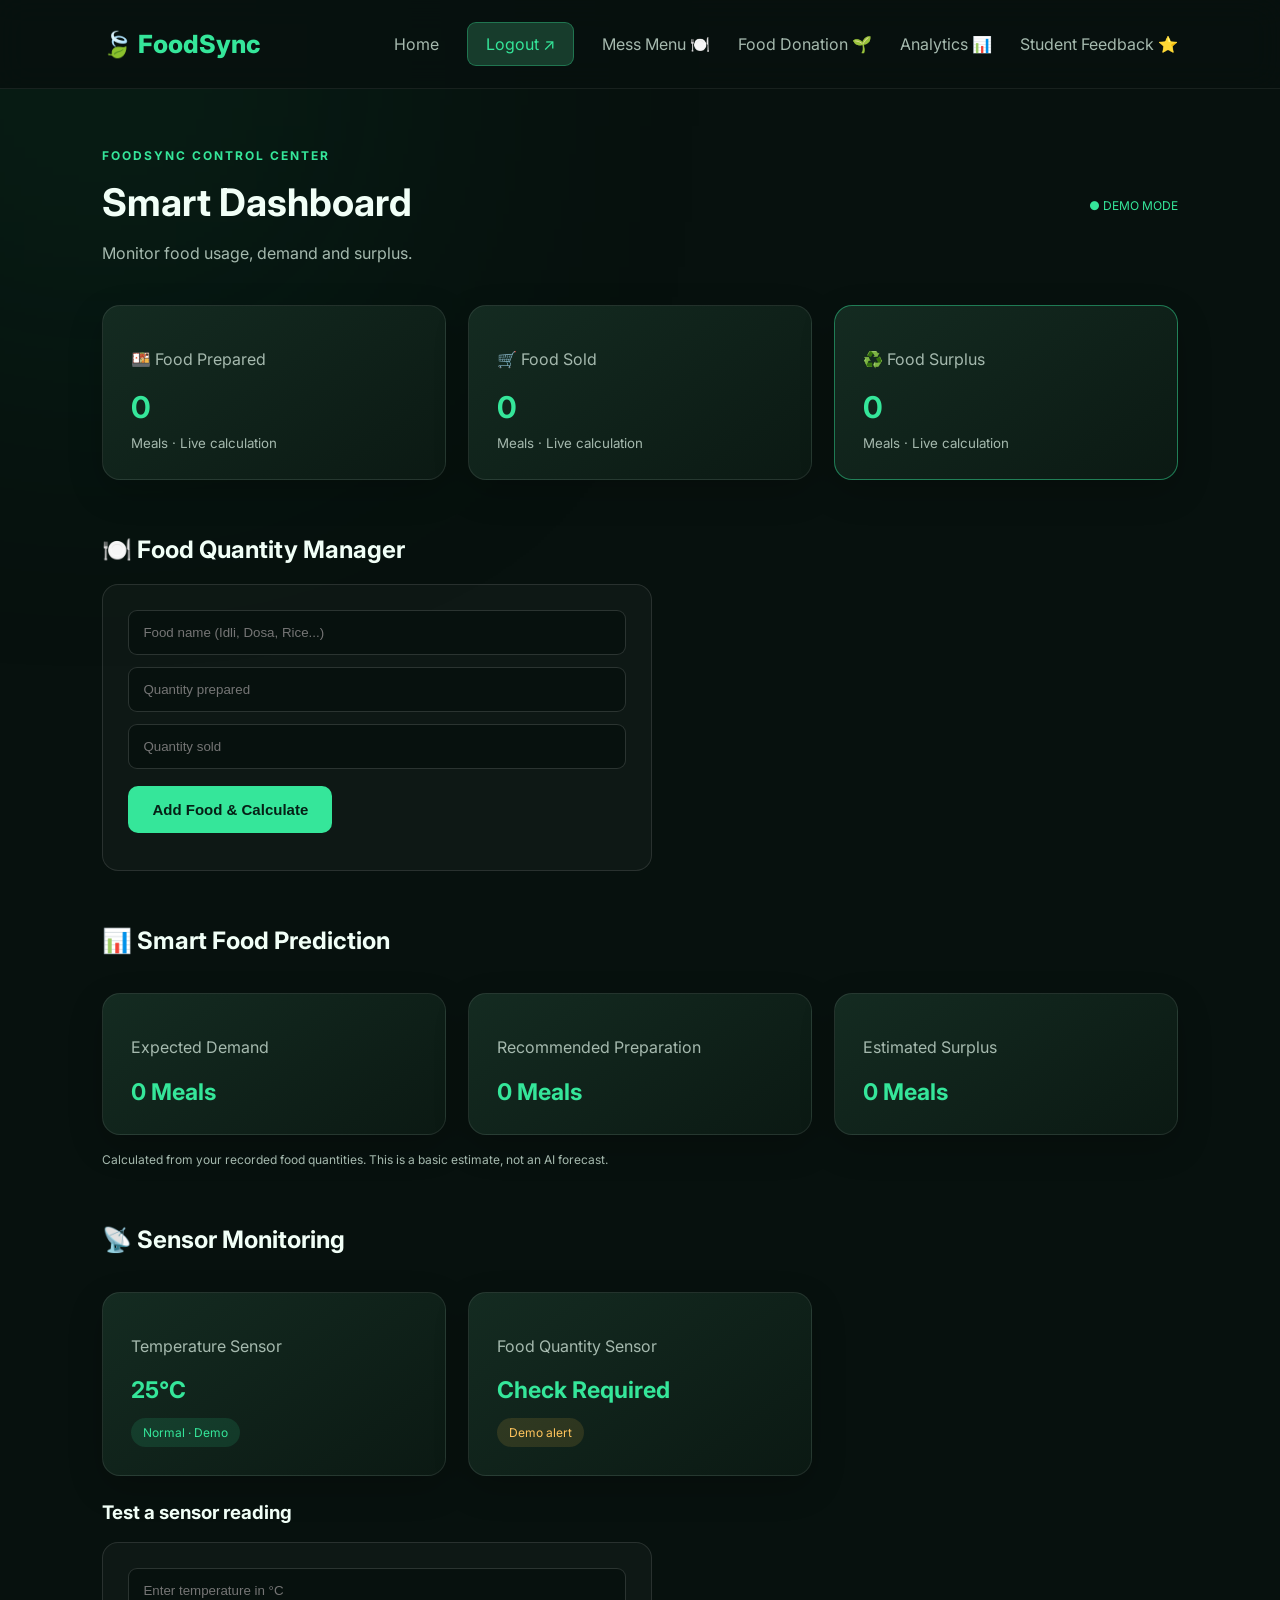
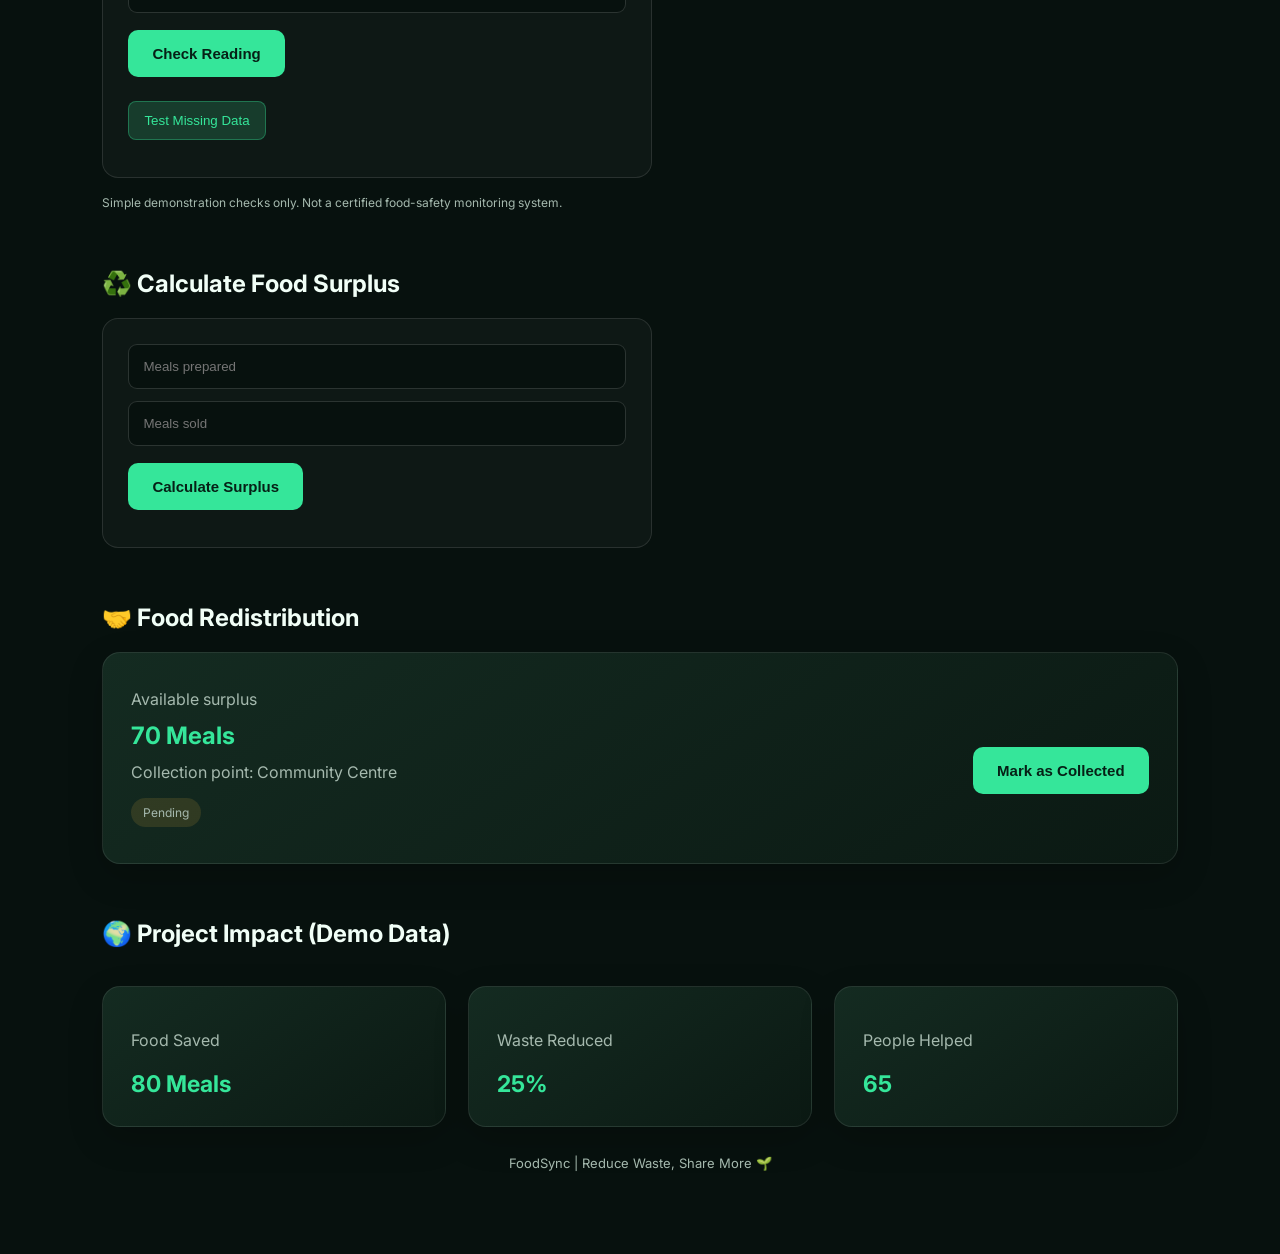
==== dashboard.html @ 3acc0aa3 "Add files via upload" ====
<!DOCTYPE html>
<html lang="en">
<head>
<meta charset="UTF-8">
<meta name="viewport" content="width=device-width, initial-scale=1.0">
<title>FoodSync | Dashboard</title>
<link rel="stylesheet" href="style.css">
</head>
<body>

<nav class="navbar">
    <a class="logo" href="index.html">🍃 FoodSync</a>
    <div class="navlinks">
        <a href="index.html">Home</a>
        <button class="nav-btn" onclick="logout()">Logout ↗</button>
        <a href="mess-menu.html">Mess Menu 🍽️</a>
        <a href="donation.html">Food Donation 🌱</a>
        <a href="analytics.html">Analytics 📊</a>
        <a href="feedback.html">Student Feedback ⭐</a>
    </div>
</nav>

<main class="dashboard">
    <div class="dashboard-heading">
        <div>
            <span class="tag">FOODSYNC CONTROL CENTER</span>
            <h1>Smart Dashboard</h1>
            <p>Monitor food usage, demand and surplus.</p>
        </div>
        <span class="live-label">● DEMO MODE</span>
    </div>
    <div class="stats-grid">
    <div class="stat-card">
        <p>🍱 Food Prepared</p>
        <h2 id="totalPrepared">0</h2>
        <small>Meals · Live calculation</small>
    </div>

    <div class="stat-card">
        <p>🛒 Food Sold</p>
        <h2 id="totalSold">0</h2>
        <small>Meals · Live calculation</small>
    </div>

    <div class="stat-card highlight">
        <p>♻️ Food Surplus</p>
        <h2 id="totalSurplus">0</h2>
        <small>Meals · Live calculation</small>
    </div>
</div>

<section class="dash-section">
    <h2>🍽️ Food Quantity Manager</h2>
    <div class="calculator">
        <input type="text" id="foodName" placeholder="Food name (Idli, Dosa, Rice...)">
        <input type="number" id="foodPrepared" min="1" placeholder="Quantity prepared">
        <input type="number" id="foodSold" min="0" placeholder="Quantity sold">

        <button class="btn" onclick="addFoodItem()">
            Add Food & Calculate
        </button>

        <p id="foodMessage" class="result"></p>
        <div id="foodList"></div>
    </div>
</section>
<section class="dash-section">
    <h2>📊 Smart Food Prediction</h2>

    <div class="info-grid">
        <div class="info-card">
            <p>Expected Demand</p>
            <h2 id="expectedDemand">0 Meals</h2>
        </div>

        <div class="info-card">
            <p>Recommended Preparation</p>
            <h2 id="recommendedPreparation">0 Meals</h2>
        </div>

        <div class="info-card">
            <p>Estimated Surplus</p>
            <h2 id="estimatedSurplus">0 Meals</h2>
        </div>
    </div>

    <p class="hint">
        Calculated from your recorded food quantities.
        This is a basic estimate, not an AI forecast.
    </p>
</section>

    <section class="dash-section">
        <h2>📡 Sensor Monitoring</h2>
        <div class="info-grid">
            <div class="info-card">
                <p>Temperature Sensor</p>
                <h2>25°C</h2>
                <span class="status good">Normal · Demo</span>
            </div>
            <div class="info-card">
                <p>Food Quantity Sensor</p>
                <h2>Check Required</h2>
                <span class="status warning">Demo alert</span>
            </div>
        </div>

        <h3 class="subheading">Test a sensor reading</h3>
        <div class="calculator">
            <input type="number" id="temperature" placeholder="Enter temperature in °C">
            <button class="btn" onclick="testTemperature()">Check Reading</button>
            <p id="sensorResult" class="result"></p>
            <button class="secondary-btn" onclick="testMissingData()">Test Missing Data</button>
            <p id="missingResult" class="result"></p>
        </div>
        <p class="hint">Simple demonstration checks only. Not a certified food-safety monitoring system.</p>
    </section>

    <section class="dash-section">
        <h2>♻️ Calculate Food Surplus</h2>
        <div class="calculator">
            <input type="number" id="prepared" placeholder="Meals prepared">
            <input type="number" id="sold" placeholder="Meals sold">
            <button class="btn" onclick="showSurplus()">Calculate Surplus</button>
            <h3 id="result" class="result"></h3>
        </div>
    </section>

    <section class="dash-section">
        <h2>🤝 Food Redistribution</h2>
        <div class="redistribution-card">
            <div>
                <p>Available surplus</p>
                <h2>70 Meals</h2>
                <p>Collection point: Community Centre</p>
                <p id="distributionStatus" class="status warning">Pending</p>
            </div>
            <button class="btn" onclick="markCollected()">Mark as Collected</button>
        </div>
        <p id="collectionStatus" class="result"></p>
    </section>

    <section class="dash-section">
        <h2>🌍 Project Impact (Demo Data)</h2>
        <div class="info-grid">
            <div class="info-card"><p>Food Saved</p><h2>80 Meals</h2></div>
            <div class="info-card"><p>Waste Reduced</p><h2>25%</h2></div>
            <div class="info-card"><p>People Helped</p><h2>65</h2></div>
        </div>
    </section>

    <footer>FoodSync | Reduce Waste, Share More 🌱</footer>
</main>

<script src="script.js"></script>
</body>
</html>
---- style.css ----
@import url('https://fonts.googleapis.com/css2?family=Inter:wght@400;500;600;700;800&display=swap');

:root {
    --bg: #07110e;
    --panel: #10221b;
    --green: #35e69a;
    --text: #f1fff7;
    --muted: #a5b9ae;
}

* {
    margin: 0;
    padding: 0;
    box-sizing: border-box;
}

html {
    scroll-behavior: smooth;
}

body {
    font-family: Inter, Arial, sans-serif;
    background: var(--bg);
    color: var(--text);
    overflow-x: hidden;
}

body::before {
    content: "";
    position: fixed;
    width: 500px;
    height: 500px;
    background: #0b7548;
    filter: blur(160px);
    opacity: .17;
    top: -180px;
    left: -150px;
    pointer-events: none;
    z-index: -1;
}

a {
    color: inherit;
    text-decoration: none;
}

.navbar {
    display: flex;
    justify-content: space-between;
    align-items: center;
    padding: 22px 8%;
    background: #07110edb;
    border-bottom: 1px solid #ffffff12;
    position: sticky;
    top: 0;
    z-index: 10;
    backdrop-filter: blur(15px);
}

.logo {
    color: var(--green);
    font-size: 25px;
    font-weight: 800;
}

.navlinks {
    display: flex;
    align-items: center;
    gap: 28px;
}

.navlinks a {
    color: var(--muted);
    transition: .3s;
}

.navlinks a:hover {
    color: var(--green);
}

.nav-btn {
    background: #173c2c;
    color: var(--green) !important;
    border: 1px solid #35e69a55;
    border-radius: 9px;
    padding: 11px 18px;
    cursor: pointer;
    font: inherit;
}

.hero {
    min-height: 590px;
    padding: 100px 10%;
    display: flex;
    align-items: center;
    justify-content: space-between;
    gap: 50px;
}

.hero-content {
    max-width: 620px;
    animation: slideUp 1s ease both;
}

.tag {
    color: var(--green);
    font-size: 12px;
    font-weight: 700;
    letter-spacing: 2px;
}

.hero h1 {
    font-size: clamp(40px, 6vw, 68px);
    line-height: 1.12;
    margin: 22px 0;
}

.hero h1 span {
    color: var(--green);
}

.hero-content > p {
    color: var(--muted);
    line-height: 1.8;
    max-width: 500px;
}

.btn {
    display: inline-block;
    background: var(--green);
    color: #062016;
    border: none;
    border-radius: 10px;
    padding: 15px 24px;
    margin-top: 25px;
    font-size: 15px;
    font-weight: 800;
    cursor: pointer;
    transition: .3s;
}

.btn:hover {
    transform: translateY(-4px);
    box-shadow: 0 0 25px #35e69a66;
}

.small-note {
    font-size: 12px;
    margin-top: 20px;
}

.hero-visual {
    position: relative;
    width: 340px;
    height: 340px;
    display: grid;
    place-items: center;
}

.glow-circle {
    position: absolute;
    width: 270px;
    height: 270px;
    border-radius: 50%;
    background: #35e69a22;
    box-shadow: 0 0 100px #35e69a33;
    animation: pulse 4s infinite;
}

.glass-card {
    position: relative;
    z-index: 1;
    width: 280px;
    padding: 30px;
    background: #ffffff0c;
    border: 1px solid #ffffff22;
    border-radius: 22px;
    backdrop-filter: blur(15px);
    box-shadow: 0 20px 60px #0008;
}

.food-icon {
    font-size: 55px;
    margin-bottom: 20px;
}

.glass-card p,
.glass-card small {
    color: var(--muted);
    font-size: 12px;
    margin-top: 10px;
}

.progress {
    height: 7px;
    background: #ffffff20;
    border-radius: 20px;
    margin: 22px 0 12px;
    overflow: hidden;
}

.progress span {
    display: block;
    height: 100%;
    width: 80%;
    background: var(--green);
    border-radius: 20px;
    animation: grow 2s ease;
}

.floating {
    animation: float 4s ease-in-out infinite;
}

.mini-card {
    position: absolute;
    bottom: 8px;
    right: -10px;
    padding: 14px;
    background: #173c2c;
    border: 1px solid #35e69a55;
    border-radius: 12px;
    font-size: 12px;
    animation: float 5s ease-in-out infinite;
}

.section {
    padding: 85px 9%;
    text-align: center;
}

.section h2,
.mission h2 {
    font-size: 34px;
    margin: 18px 0;
}

.section-text {
    max-width: 720px;
    margin: auto;
    color: var(--muted);
    line-height: 1.8;
}

.cards,
.stats-grid,
.info-grid {
    display: grid;
    grid-template-columns: repeat(3, 1fr);
    gap: 22px;
    margin-top: 38px;
}

.feature-card,
.stat-card,
.info-card,
.redistribution-card {
    background: linear-gradient(145deg, #142b21, #0b1913);
    border: 1px solid #ffffff17;
    border-radius: 18px;
    padding: 28px;
    transition: .35s;
    box-shadow: 0 12px 35px #0003;
}

.feature-card:hover,
.stat-card:hover,
.info-card:hover {
    transform: translateY(-8px);
    border-color: #35e69a88;
    box-shadow: 0 15px 40px #35e69a12;
}

.feature-icon {
    font-size: 35px;
    margin-bottom: 18px;
}

.feature-card p,
.info-card p,
.stat-card p {
    color: var(--muted);
    line-height: 1.7;
    margin-top: 12px;
}

.feature-card h3 {
    margin-bottom: 12px;
}

.mission {
    text-align: center;
    padding: 75px 20px;
    background: linear-gradient(120deg, #103c29, #0b1913);
    border-top: 1px solid #ffffff15;
    border-bottom: 1px solid #ffffff15;
}

.mission p {
    color: var(--muted);
}

footer {
    padding: 28px;
    text-align: center;
    color: var(--muted);
    font-size: 13px;
}

.login-body {
    min-height: 100vh;
    display: grid;
    place-items: center;
    padding: 30px 15px;
}

.login-logo {
    position: absolute;
    top: 28px;
    left: 7%;
}

.login-card {
    width: 100%;
    max-width: 430px;
    padding: 38px;
    border-radius: 22px;
    background: #ffffff0c;
    border: 1px solid #ffffff25;
    box-shadow: 0 25px 80px #0009;
    backdrop-filter: blur(20px);
    animation: slideUp .8s ease both;
}

.login-icon {
    font-size: 40px;
    margin-bottom: 18px;
}

.login-card h1 {
    font-size: 32px;
    margin: 12px 0;
}

.login-card > p {
    color: var(--muted);
    font-size: 13px;
    margin-bottom: 28px;
}

.login-card label {
    display: block;
    margin: 18px 0 8px;
    font-size: 13px;
}

.login-card input,
.calculator input {
    width: 100%;
    padding: 14px;
    border-radius: 9px;
    border: 1px solid #ffffff25;
    background: #07110e;
    color: white;
    outline: none;
    margin-bottom: 12px;
}

.login-card input:focus,
.calculator input:focus {
    border-color: var(--green);
}

.password-box {
    position: relative;
}

.password-box input {
    padding-right: 65px;
}

.show-btn {
    position: absolute;
    right: 10px;
    top: 12px;
    color: var(--green);
    border: none;
    background: none;
    cursor: pointer;
}

.login-btn {
    width: 100%;
}

.demo-credentials {
    margin-top: 25px;
    padding: 16px;
    border-radius: 12px;
    background: #35e69a12;
    border: 1px solid #35e69a33;
    font-size: 13px;
    line-height: 1.9;
}

.demo-credentials p {
    color: var(--muted);
}

.back-link {
    display: block;
    text-align: center;
    margin-top: 24px;
    color: var(--green);
    font-size: 13px;
}

.message,
.result {
    color: var(--green);
    margin-top: 12px;
    font-size: 14px;
}

.dashboard {
    padding: 55px 8%;
}

.dashboard-heading {
    display: flex;
    justify-content: space-between;
    align-items: center;
    gap: 20px;
}

.dashboard-heading h1 {
    font-size: 38px;
    margin: 15px 0;
}

.dashboard-heading p,
.hint {
    color: var(--muted);
    line-height: 1.7;
}

.live-label {
    color: var(--green);
    font-size: 12px;
}

.stat-card h2,
.info-card h2 {
    font-size: 30px;
    color: var(--green);
    margin-top: 16px;
}

.stat-card.highlight {
    border-color: #35e69a77;
}

.stat-card small {
    display: block;
    color: var(--muted);
    margin-top: 10px;
}

.dash-section {
    margin-top: 55px;
}

.dash-section > h2 {
    margin-bottom: 20px;
}

.info-card h2 {
    font-size: 23px;
}

.status {
    display: inline-block;
    margin-top: 14px;
    font-size: 12px;
    padding: 7px 12px;
    border-radius: 20px;
}

.good {
    background: #35e69a20;
    color: var(--green);
}

.warning {
    background: #ffbb4420;
    color: #ffc45c;
}

.hint {
    font-size: 12px;
    margin-top: 15px;
}

.subheading {
    margin: 25px 0 12px;
}

.calculator {
    max-width: 550px;
    margin-top: 18px;
    padding: 25px;
    border: 1px solid #ffffff1c;
    border-radius: 16px;
    background: #ffffff08;
}

.calculator .btn {
    margin-top: 5px;
}

.secondary-btn {
    margin-top: 12px;
    padding: 11px 15px;
    background: #173c2c;
    border: 1px solid #35e69a55;
    color: var(--green);
    border-radius: 8px;
    cursor: pointer;
}

.redistribution-card {
    display: flex;
    align-items: center;
    justify-content: space-between;
    gap: 20px;
}

.redistribution-card h2 {
    color: var(--green);
    margin: 12px 0;
}

.redistribution-card p {
    color: var(--muted);
    margin: 8px 0;
}

@keyframes slideUp {
    from { opacity: 0; transform: translateY(35px); }
    to { opacity: 1; transform: translateY(0); }
}

@keyframes float {
    0%, 100% { transform: translateY(0); }
    50% { transform: translateY(-12px); }
}

@keyframes pulse {
    0%, 100% { transform: scale(1); opacity: .7; }
    50% { transform: scale(1.12); opacity: 1; }
}

@keyframes grow {
    from { width: 0; }
    to { width: 80%; }
}

@media(max-width: 750px) {
    .navbar {
        padding: 18px 5%;
        flex-wrap: wrap;
        gap: 18px;
    }

    .navlinks {
        gap: 13px;
        font-size: 12px;
        flex-wrap: wrap;
    }

    .hero {
        flex-direction: column;
        text-align: center;
        padding: 75px 7%;
    }

    .hero-content > p {
        margin: auto;
    }

    .hero-visual {
        margin-top: 15px;
        max-width: 100%;
    }

    .cards,
    .stats-grid,
    .info-grid {
        grid-template-columns: 1fr;
    }

    .dashboard-heading,
    .redistribution-card {
        flex-direction: column;
        align-items: flex-start;
    }

    .dashboard {
        padding: 40px 6%;
    }

    .login-logo {
        position: static;
        margin-bottom: 20px;
    }

    .login-body {
        align-content: center;
    }

    .section h2,
    .mission h2 {
        font-size: 27px;
    }
}

@media(prefers-reduced-motion: reduce) {
    *, *::before, *::after {
        animation-duration: .01ms !important;
        animation-iteration-count: 1 !important;
        scroll-behavior: auto !important;
        transition-duration: .01ms !important;
    }
}
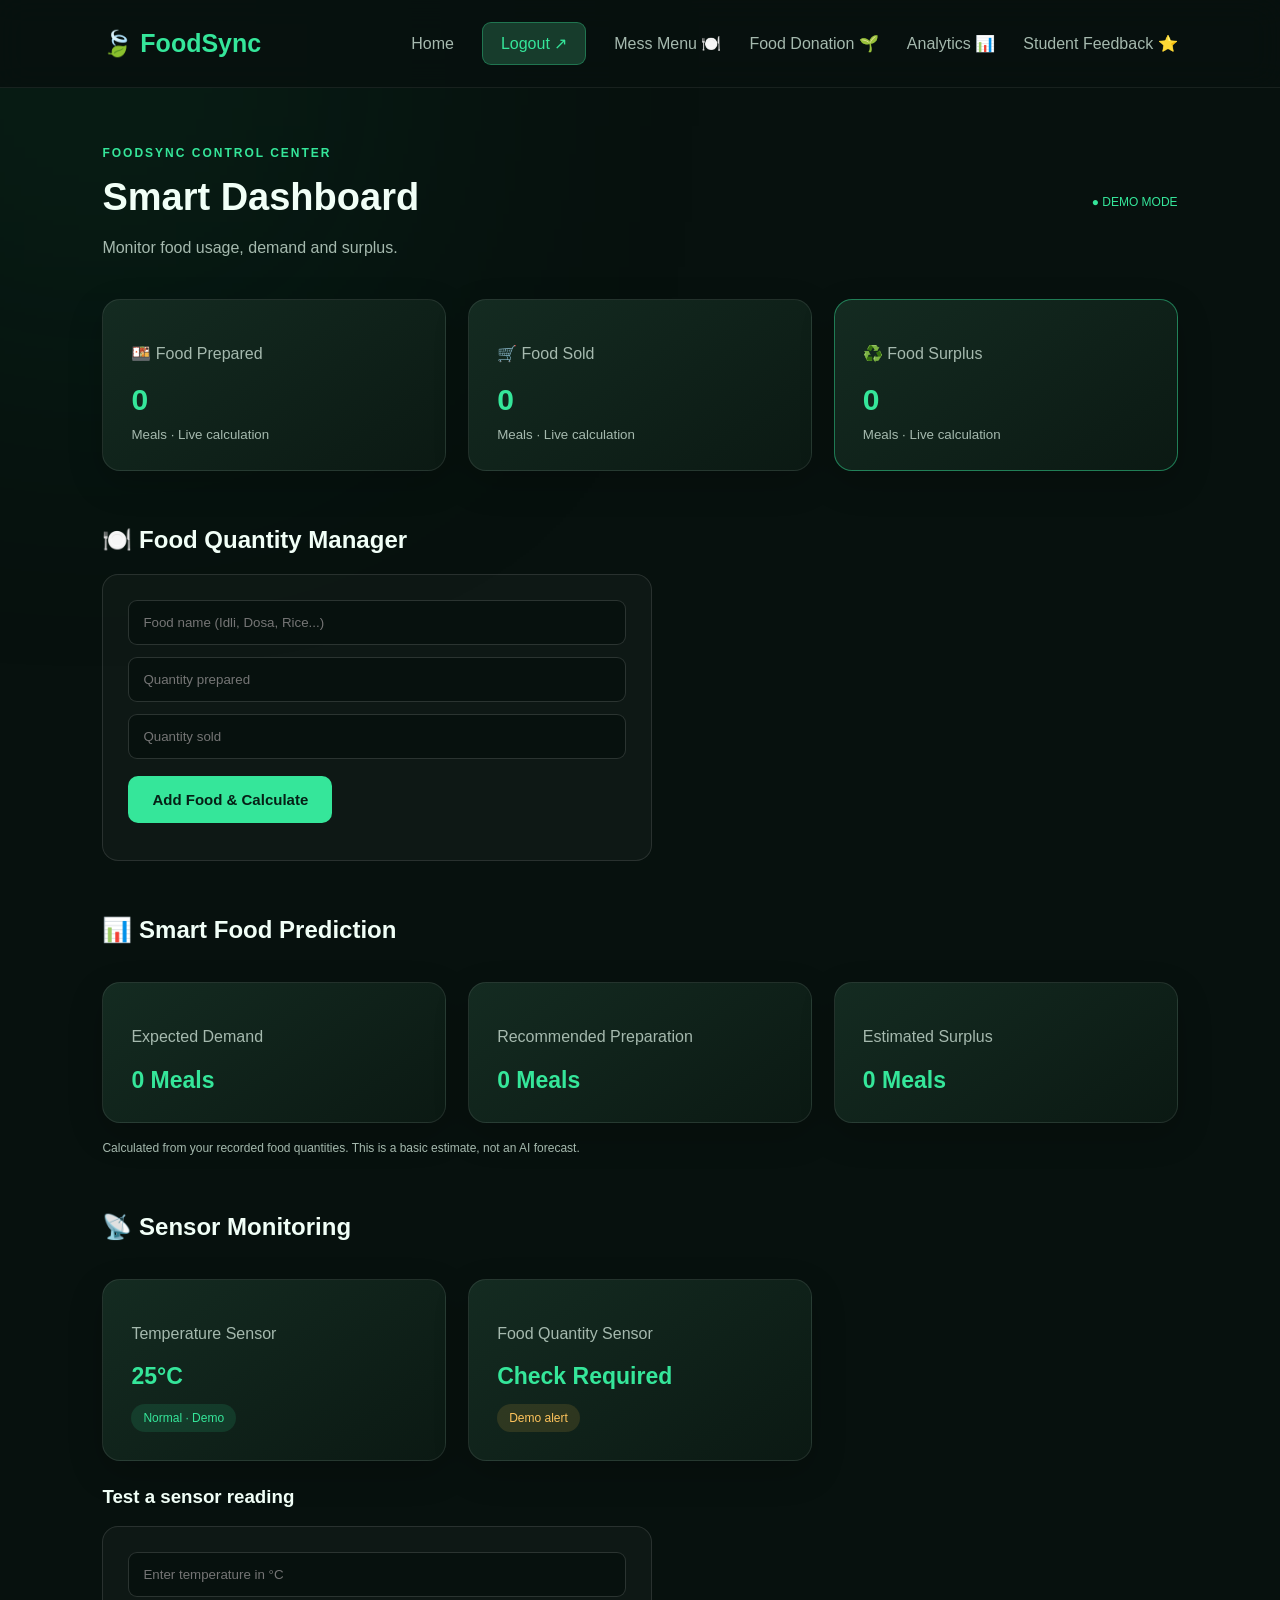
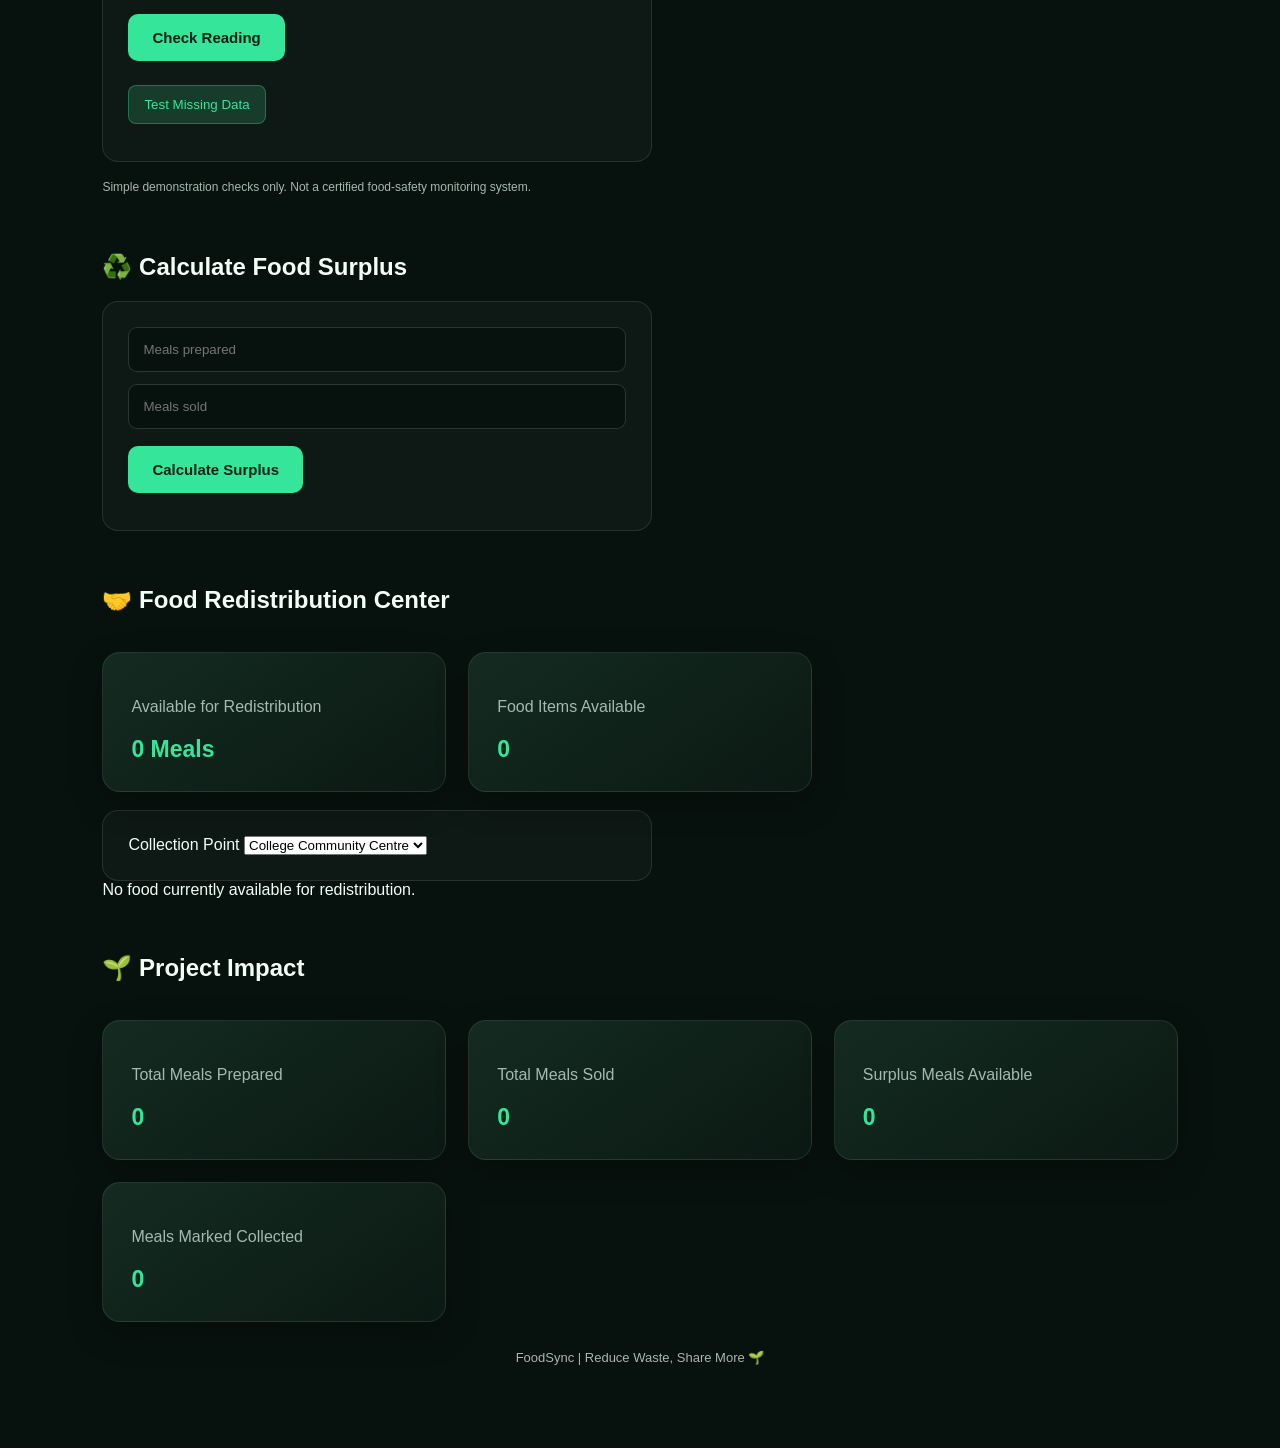
==== commit 1c94fb1d: "Add files via upload" ====
--- a/dashboard.html
+++ b/dashboard.html
@@ -125,29 +125,59 @@
             <h3 id="result" class="result"></h3>
         </div>
     </section>
+    <section class="dash-section">
+    <h2>🤝 Food Redistribution Center</h2>
 
-    <section class="dash-section">
-        <h2>🤝 Food Redistribution</h2>
-        <div class="redistribution-card">
-            <div>
-                <p>Available surplus</p>
-                <h2>70 Meals</h2>
-                <p>Collection point: Community Centre</p>
-                <p id="distributionStatus" class="status warning">Pending</p>
-            </div>
-            <button class="btn" onclick="markCollected()">Mark as Collected</button>
+    <div class="info-grid">
+        <div class="info-card">
+            <p>Available for Redistribution</p>
+            <h2 id="redistributionTotal">0 Meals</h2>
         </div>
-        <p id="collectionStatus" class="result"></p>
-    </section>
 
-    <section class="dash-section">
-        <h2>🌍 Project Impact (Demo Data)</h2>
-        <div class="info-grid">
-            <div class="info-card"><p>Food Saved</p><h2>80 Meals</h2></div>
-            <div class="info-card"><p>Waste Reduced</p><h2>25%</h2></div>
-            <div class="info-card"><p>People Helped</p><h2>65</h2></div>
+        <div class="info-card">
+            <p>Food Items Available</p>
+            <h2 id="redistributionCount">0</h2>
         </div>
-    </section>
+    </div>
+
+    <div class="calculator">
+        <label for="collectionPoint">Collection Point</label>
+        <select id="collectionPoint">
+            <option>College Community Centre</option>
+            <option>Main Mess</option>
+            <option>Hostel Block A</option>
+            <option>Hostel Block B</option>
+        </select>
+    </div>
+
+    <div id="redistributionList"></div>
+    <p id="redistributionMessage" class="result"></p>
+</section>
+<section class="dash-section">
+    <h2>🌱 Project Impact</h2>
+
+    <div class="info-grid">
+        <div class="info-card">
+            <p>Total Meals Prepared</p>
+            <h2 id="impactPrepared">0</h2>
+        </div>
+
+        <div class="info-card">
+            <p>Total Meals Sold</p>
+            <h2 id="impactSold">0</h2>
+        </div>
+
+        <div class="info-card">
+            <p>Surplus Meals Available</p>
+            <h2 id="impactSurplus">0</h2>
+        </div>
+
+        <div class="info-card">
+            <p>Meals Marked Collected</p>
+            <h2 id="impactCollected">0</h2>
+        </div>
+    </div>
+</section>
 
     <footer>FoodSync | Reduce Waste, Share More 🌱</footer>
 </main>
--- a/style.css
+++ b/style.css
@@ -1,5 +1,3 @@
-@import url('https://fonts.googleapis.com/css2?family=Inter:wght@400;500;600;700;800&display=swap');
-
 :root {
     --bg: #07110e;
     --panel: #10221b;
@@ -631,4 +629,83 @@
         scroll-behavior: auto !important;
         transition-duration: .01ms !important;
     }
+}
+/* FOODSYNC CINEMATIC INTRO */
+
+#foodsync-intro {
+    position: fixed;
+    inset: 0;
+    z-index: 99999;
+    background: radial-gradient(circle, #123d2b, #020b07 75%);
+    display: flex;
+    align-items: center;
+    justify-content: center;
+    animation: introExit 1s ease 4s forwards;
+}
+
+.intro-content {
+    text-align: center;
+    animation: introReveal 2s ease forwards;
+}
+
+.intro-leaf {
+    font-size: 65px;
+    animation: leafGlow 2s infinite alternate;
+}
+
+.intro-content h1 {
+    color: #eaffef;
+    font-size: 55px;
+    letter-spacing: 5px;
+    margin: 10px;
+    text-shadow: 0 0 25px #20d879;
+}
+
+.intro-content p {
+    color: #39df91;
+    letter-spacing: 4px;
+    font-size: 13px;
+}
+
+.intro-content span {
+    color: #b8d8c5;
+    font-size: 12px;
+    letter-spacing: 3px;
+}
+
+.intro-line {
+    width: 0;
+    height: 3px;
+    background: #35e88b;
+    margin: 20px auto;
+    box-shadow: 0 0 15px #35e88b;
+    animation: lineExpand 2s ease forwards;
+}
+
+@keyframes introReveal {
+    from {
+        opacity: 0;
+        transform: translateY(35px) scale(.9);
+    }
+    to {
+        opacity: 1;
+        transform: translateY(0) scale(1);
+    }
+}
+
+@keyframes leafGlow {
+    from { filter: drop-shadow(0 0 5px #20d879); }
+    to { filter: drop-shadow(0 0 25px #20ff91); }
+}
+
+@keyframes lineExpand {
+    to { width: 180px; }
+}
+
+@keyframes introExit {
+    to {
+        opacity: 0;
+        visibility: hidden;
+        pointer-events: none;
+    }
 }
